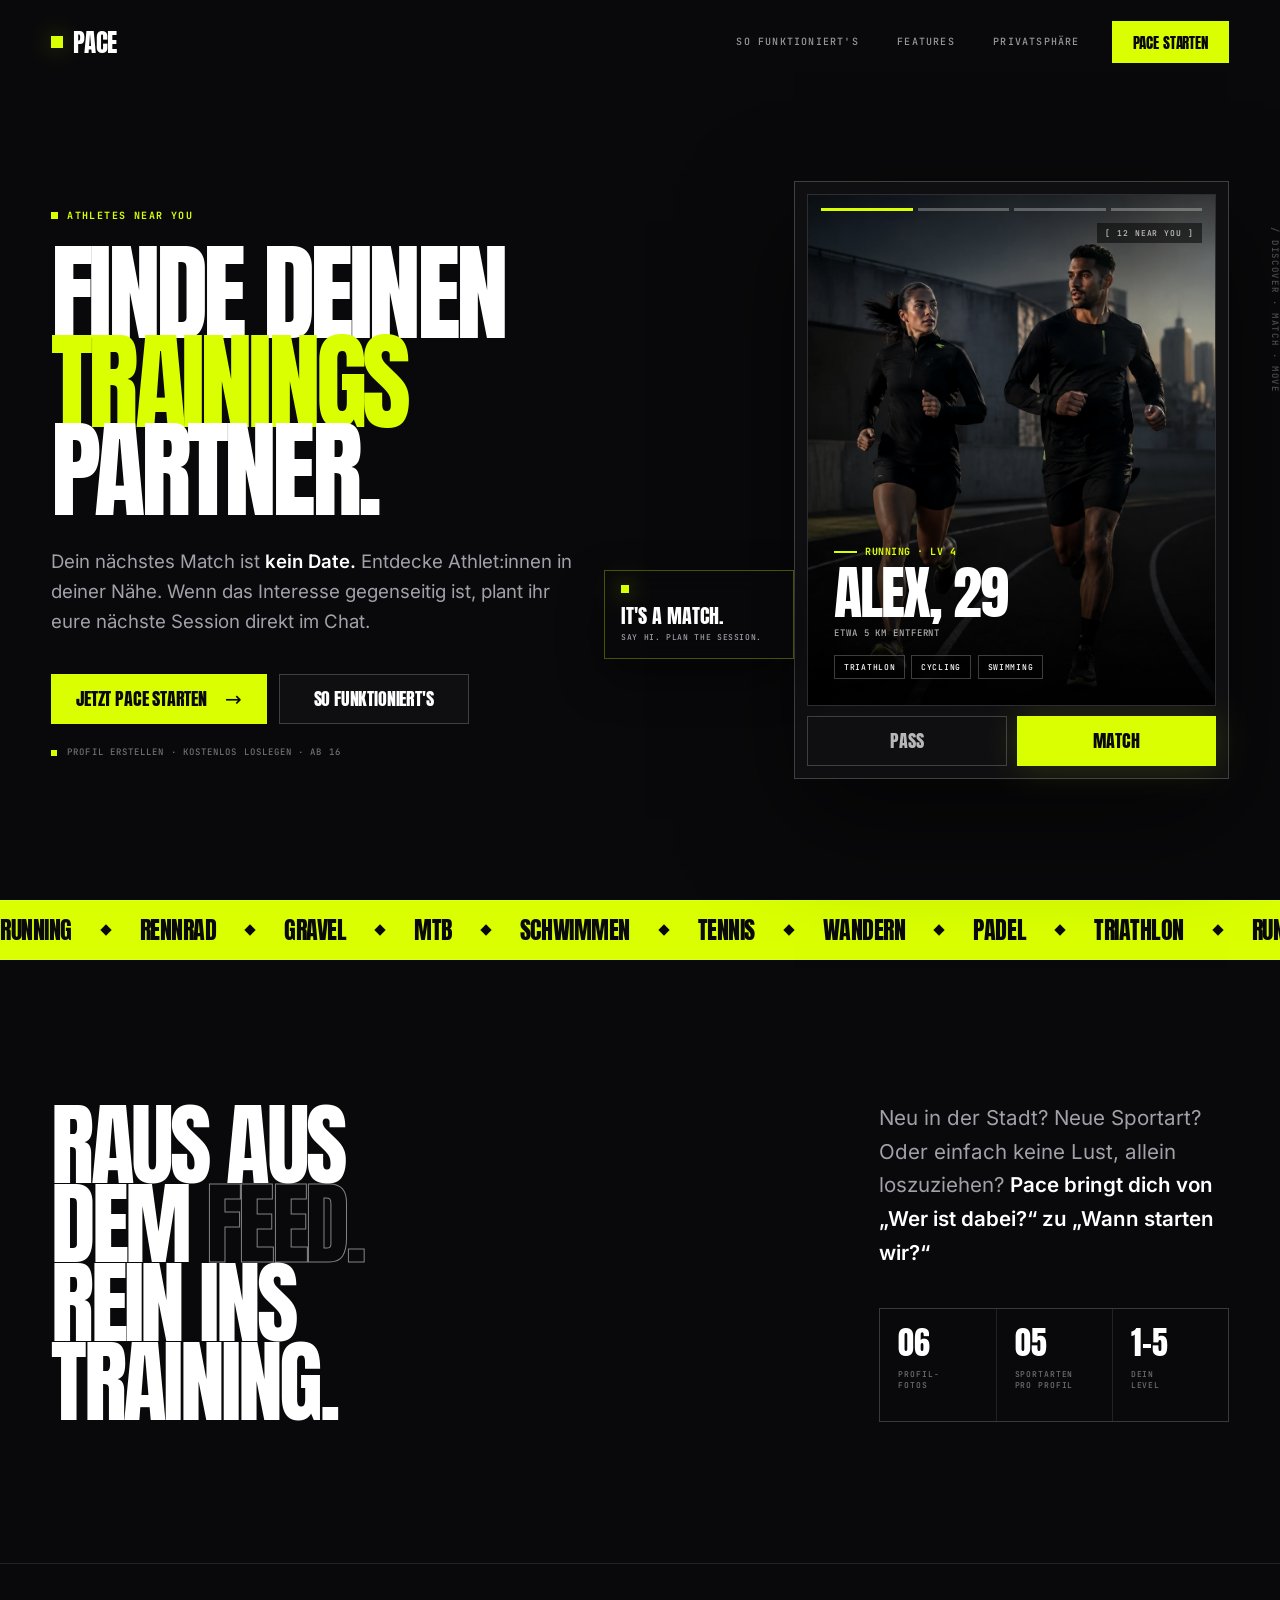
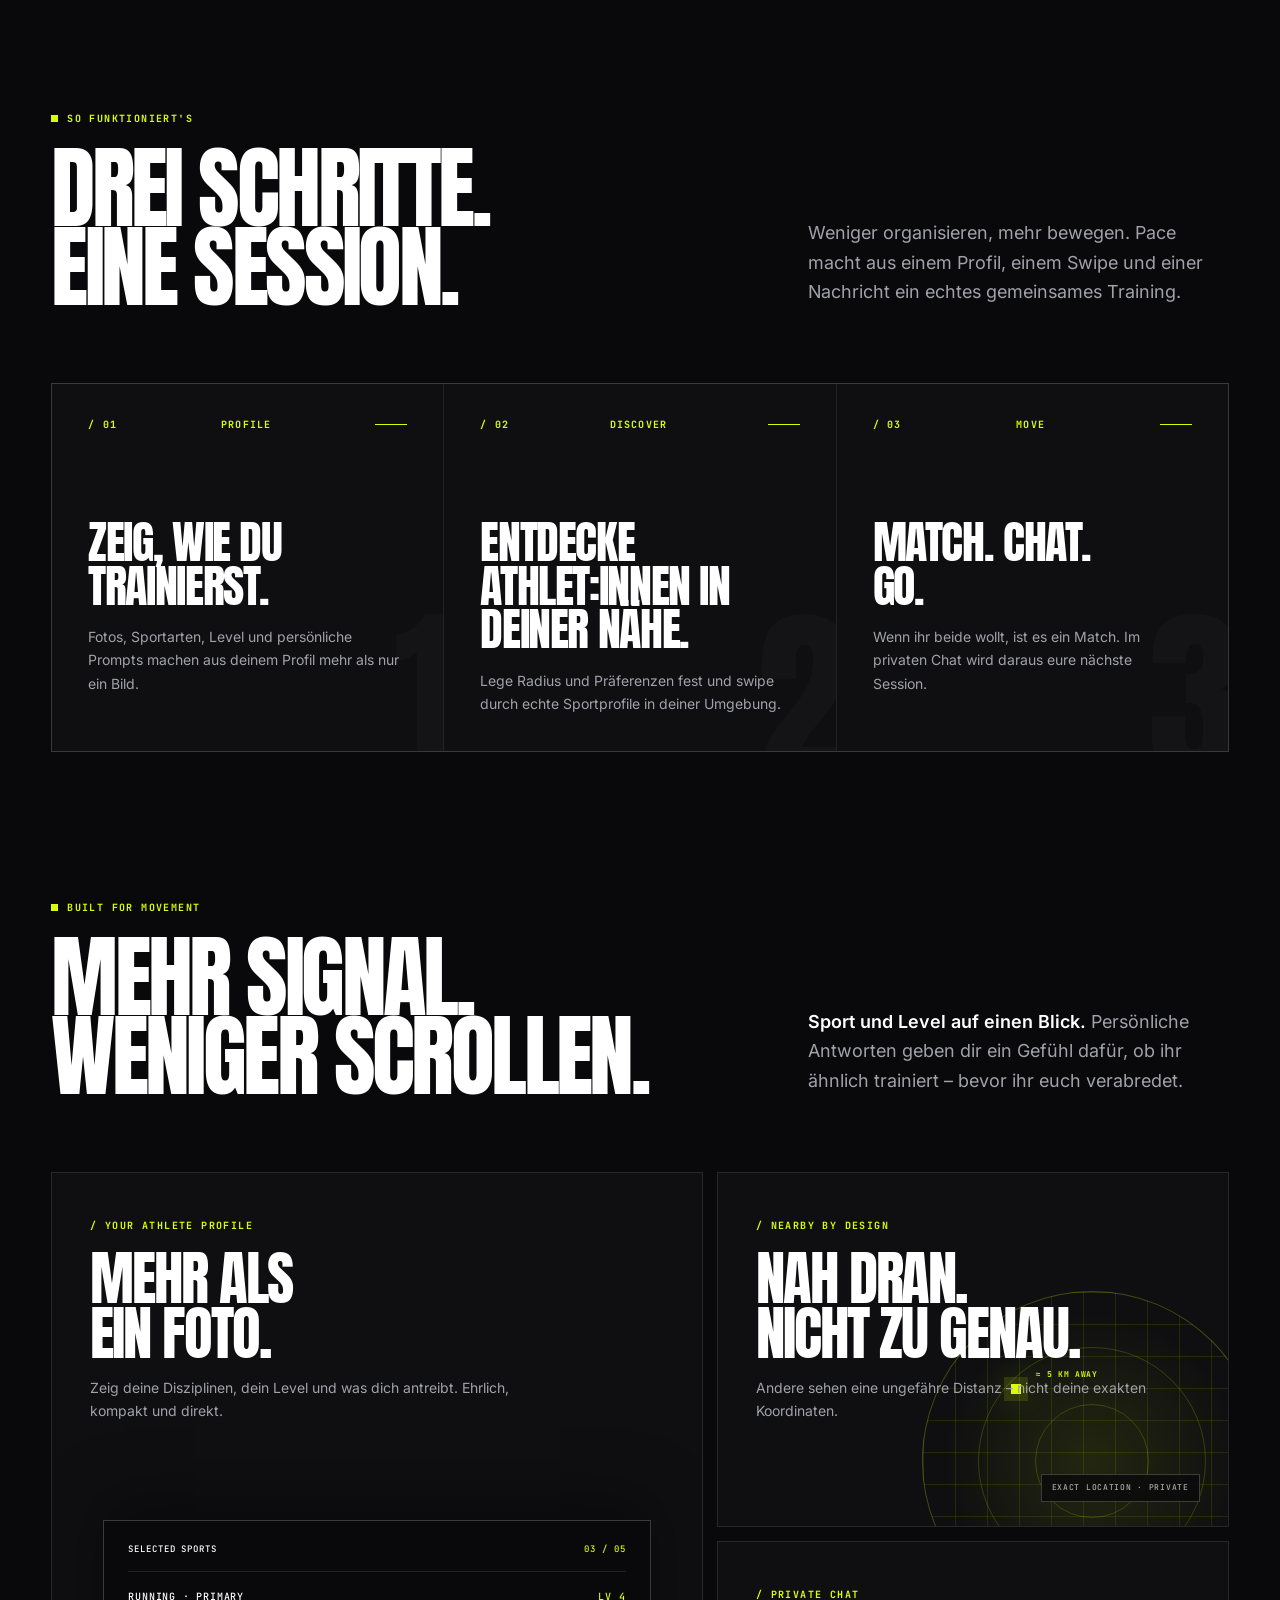
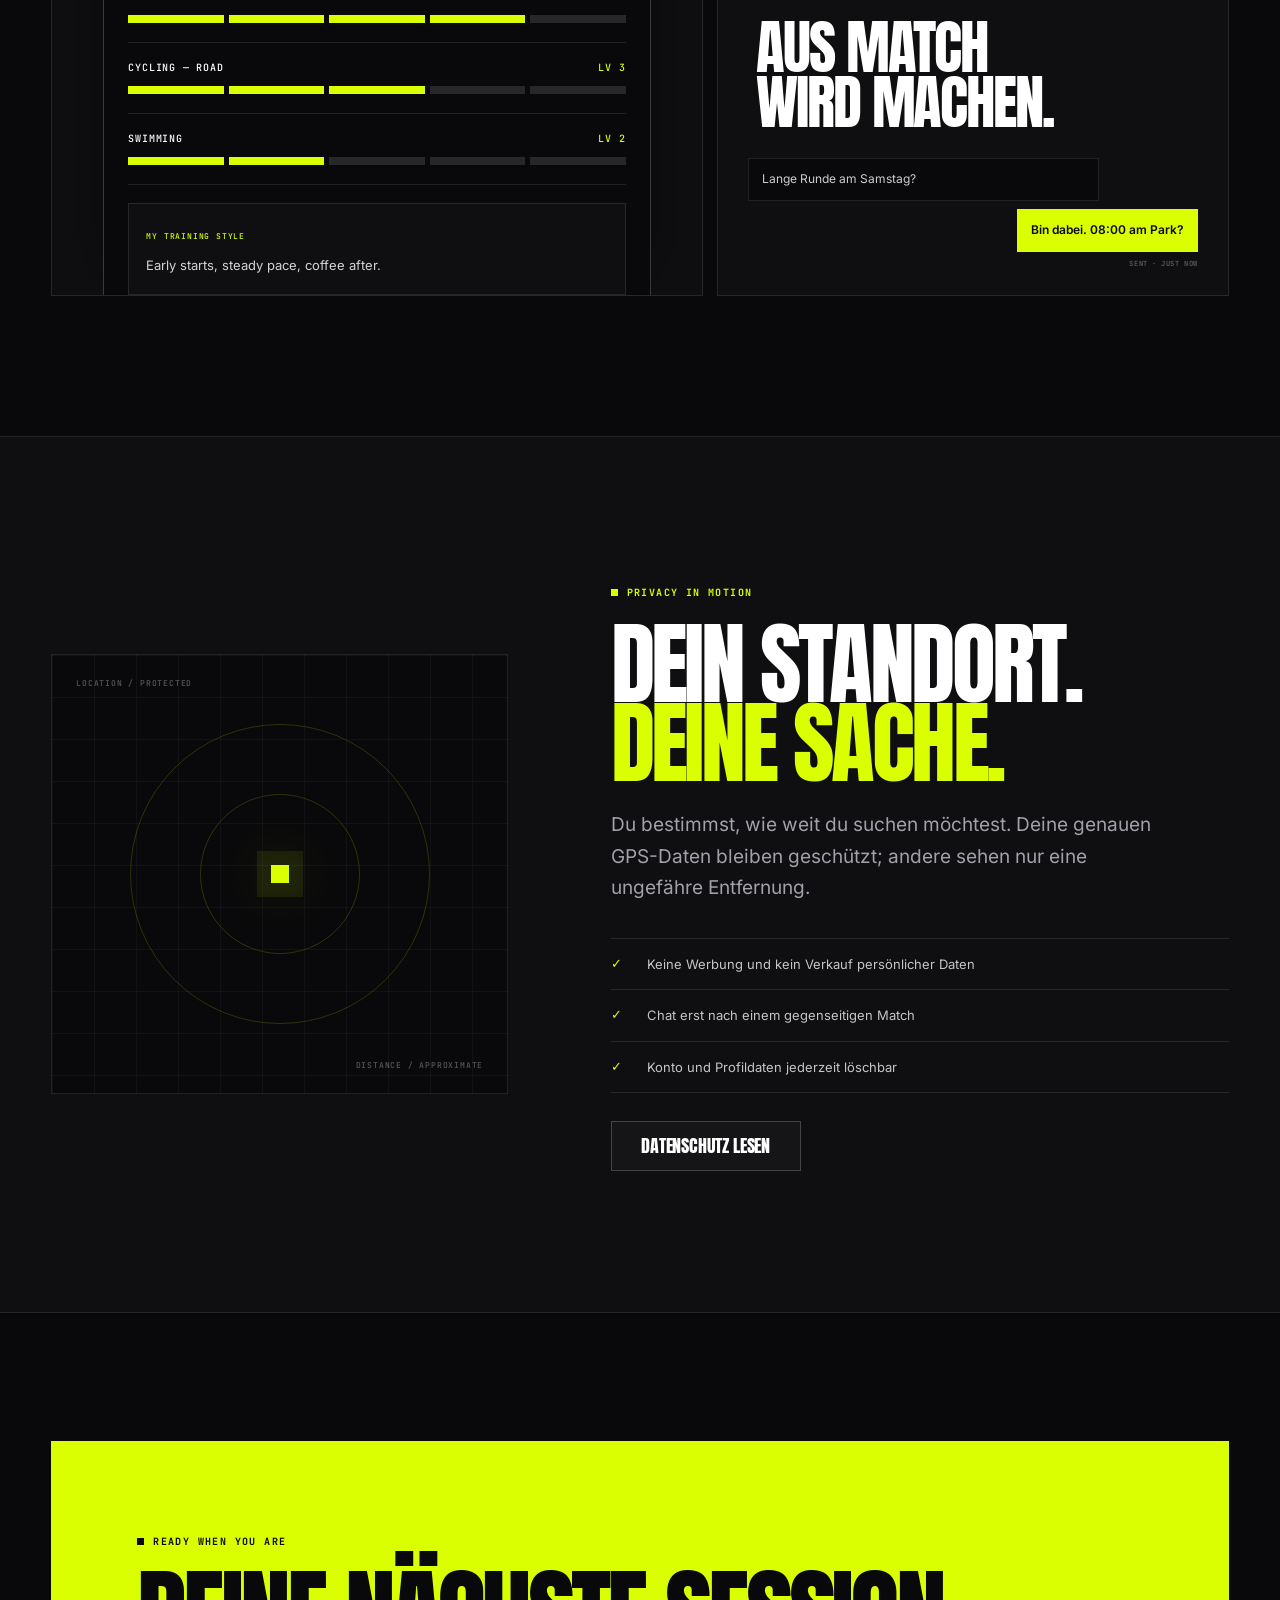
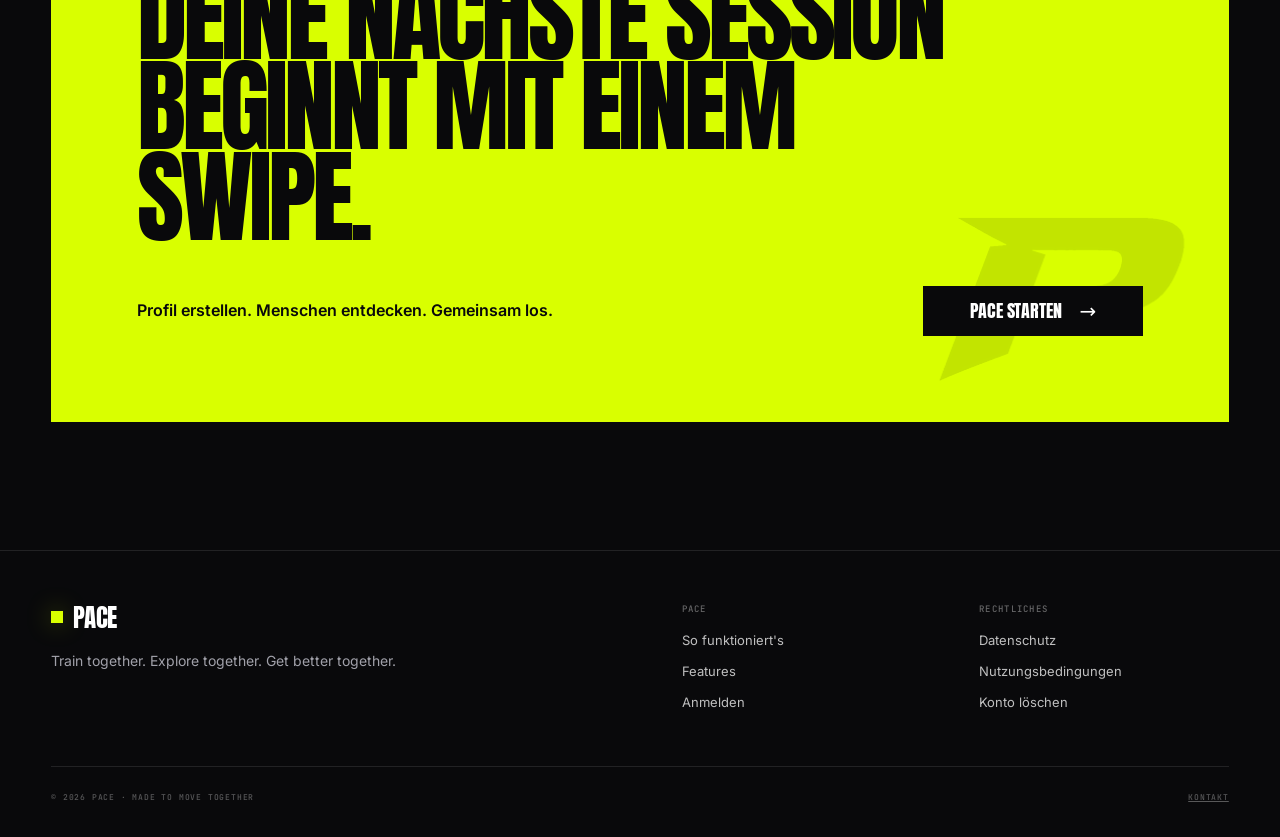
==== index.html @ 8f0ff4f3 "[Misc] added main page" ====
<!DOCTYPE html>
<html lang="de">
<head>
  <meta charset="utf-8">
  <meta name="viewport" content="width=device-width, initial-scale=1, viewport-fit=cover">
  <meta name="theme-color" content="#09090b">
  <meta name="color-scheme" content="dark">
  <meta name="description" content="Finde Trainingspartner:innen in deiner Nähe. Entdecken, matchen, gemeinsam trainieren – mit Pace.">
  <meta property="og:title" content="Pace – Finde deinen Trainingspartner">
  <meta property="og:description" content="Run, ride, swim, hike – together. Pace bringt dich mit Athlet:innen in deiner Nähe zusammen.">
  <meta property="og:type" content="website">
  <meta property="og:url" content="https://whatwouldjoedo.github.io/pace-legal/">
  <meta property="og:image" content="https://whatwouldjoedo.github.io/pace-legal/assets/pace-social.jpg">
  <meta property="og:image:width" content="1200">
  <meta property="og:image:height" content="630">
  <meta property="og:image:alt" content="Zwei Athlet:innen laufen gemeinsam auf einer Bahn">
  <meta name="twitter:card" content="summary_large_image">
  <meta name="twitter:image" content="https://whatwouldjoedo.github.io/pace-legal/assets/pace-social.jpg">
  <title>Pace – Finde deinen Trainingspartner</title>

  <link rel="canonical" href="https://whatwouldjoedo.github.io/pace-legal/">
  <link rel="icon" href="assets/favicon.png" type="image/png">
  <link rel="preload" href="assets/fonts/anton-latin.woff2" as="font" type="font/woff2" crossorigin>
  <link rel="preload" href="assets/pace-runners.webp" as="image" type="image/webp" fetchpriority="high">
  <link rel="stylesheet" href="assets/fonts/fonts.css">
  <script>document.documentElement.classList.add("js");</script>

  <style>
    :root {
      --bg: #09090b;
      --surface: #0f0f12;
      --surface-2: #18181b;
      --fg: #ffffff;
      --muted: #a1a1aa;
      --primary: #d9ff00;
      --primary-soft: rgba(217, 255, 0, 0.14);
      --line: rgba(255, 255, 255, 0.1);
      --line-strong: rgba(255, 255, 255, 0.2);
      --page: 1280px;
      --gutter: clamp(20px, 4vw, 56px);
      --display: "Anton", Impact, sans-serif;
      --sans: "Inter", system-ui, -apple-system, BlinkMacSystemFont, "Segoe UI", sans-serif;
      --mono: "JetBrains Mono", ui-monospace, SFMono-Regular, Consolas, monospace;
      --ease: cubic-bezier(0.8, 0, 0.2, 1);
    }

    *, *::before, *::after { box-sizing: border-box; }

    html {
      scroll-behavior: smooth;
      background: var(--bg);
    }

    body {
      margin: 0;
      overflow-x: hidden;
      background: var(--bg);
      color: var(--fg);
      font-family: var(--sans);
      line-height: 1.55;
      -webkit-font-smoothing: antialiased;
      text-rendering: optimizeLegibility;
    }

    body::before {
      position: fixed;
      inset: 0;
      z-index: -2;
      content: "";
      pointer-events: none;
      background-image:
        linear-gradient(rgba(255, 255, 255, 0.022) 1px, transparent 1px),
        linear-gradient(90deg, rgba(255, 255, 255, 0.022) 1px, transparent 1px);
      background-size: 64px 64px;
      mask-image: linear-gradient(to bottom, black 0%, transparent 85%);
    }

    body.menu-open { overflow: hidden; }

    ::selection {
      background: var(--primary);
      color: var(--bg);
    }

    a { color: inherit; }
    button, a { -webkit-tap-highlight-color: transparent; }
    img { display: block; max-width: 100%; }

    :focus-visible {
      outline: 2px solid var(--primary);
      outline-offset: 4px;
    }

    .skip-link {
      position: fixed;
      top: 12px;
      left: 12px;
      z-index: 100;
      padding: 10px 14px;
      background: var(--primary);
      color: var(--bg);
      font: 700 11px/1 var(--mono);
      letter-spacing: 0.08em;
      text-transform: uppercase;
      transform: translateY(-160%);
      transition: transform 180ms ease;
    }

    .skip-link:focus { transform: translateY(0); }

    .site-header {
      position: fixed;
      top: 0;
      right: 0;
      left: 0;
      z-index: 50;
      padding-top: env(safe-area-inset-top, 0px);
      border-bottom: 1px solid transparent;
      transition: background 220ms ease, border-color 220ms ease;
    }

    .site-header.is-scrolled {
      border-color: var(--line);
      background: rgba(9, 9, 11, 0.86);
      -webkit-backdrop-filter: blur(18px);
      backdrop-filter: blur(18px);
    }

    .nav-wrap {
      width: min(100%, var(--page));
      height: 84px;
      margin: 0 auto;
      padding: 0 var(--gutter);
      display: flex;
      align-items: center;
      justify-content: space-between;
      gap: 32px;
    }

    .brand {
      display: inline-flex;
      align-items: center;
      gap: 10px;
      color: var(--fg);
      font: 400 25px/1 var(--display);
      letter-spacing: -0.03em;
      text-decoration: none;
      text-transform: uppercase;
    }

    .brand-dot {
      width: 12px;
      height: 12px;
      flex: none;
      background: var(--primary);
      box-shadow: 0 0 24px rgba(217, 255, 0, 0.35);
    }

    .desktop-nav {
      display: flex;
      align-items: center;
      gap: clamp(22px, 3vw, 42px);
      margin-left: auto;
    }

    .desktop-nav a {
      position: relative;
      color: rgba(255, 255, 255, 0.58);
      font: 500 10px/1 var(--mono);
      letter-spacing: 0.12em;
      text-decoration: none;
      text-transform: uppercase;
      transition: color 180ms ease;
    }

    .desktop-nav a::after {
      position: absolute;
      right: 0;
      bottom: -8px;
      left: 0;
      height: 1px;
      content: "";
      background: var(--primary);
      transform: scaleX(0);
      transform-origin: right;
      transition: transform 220ms var(--ease);
    }

    .desktop-nav a:hover { color: var(--fg); }
    .desktop-nav a:hover::after { transform: scaleX(1); transform-origin: left; }

    .header-cta,
    .button {
      display: inline-flex;
      min-height: 50px;
      align-items: center;
      justify-content: center;
      gap: 18px;
      border: 1px solid var(--primary);
      background: var(--primary);
      color: var(--bg);
      font: 400 18px/1 var(--display);
      letter-spacing: -0.01em;
      text-decoration: none;
      text-transform: uppercase;
      transition: transform 180ms ease, box-shadow 180ms ease, background 180ms ease, color 180ms ease;
    }

    .header-cta {
      min-height: 42px;
      padding: 0 20px;
      font-size: 15px;
    }

    .header-cta:hover,
    .button-primary:hover {
      transform: translateY(-2px);
      box-shadow: 0 14px 42px rgba(217, 255, 0, 0.2);
    }

    .button {
      min-width: 190px;
      padding: 0 24px;
    }

    .button-arrow {
      font-family: var(--sans);
      font-size: 20px;
      transition: transform 180ms ease;
    }

    .button:hover .button-arrow { transform: translateX(4px); }

    .button-secondary {
      border-color: var(--line-strong);
      background: rgba(255, 255, 255, 0.025);
      color: var(--fg);
    }

    .button-secondary:hover {
      border-color: rgba(255, 255, 255, 0.55);
      background: rgba(255, 255, 255, 0.055);
      transform: translateY(-2px);
    }

    .menu-button {
      display: none;
      width: 44px;
      height: 44px;
      padding: 0;
      place-items: center;
      border: 1px solid var(--line-strong);
      background: transparent;
      color: var(--fg);
      cursor: pointer;
    }

    .menu-lines,
    .menu-lines::before,
    .menu-lines::after {
      display: block;
      width: 17px;
      height: 1px;
      background: currentColor;
      transition: transform 180ms ease, opacity 180ms ease;
    }

    .menu-lines { position: relative; }
    .menu-lines::before, .menu-lines::after { position: absolute; left: 0; content: ""; }
    .menu-lines::before { top: -5px; }
    .menu-lines::after { top: 5px; }
    .menu-button[aria-expanded="true"] .menu-lines { background: transparent; }
    .menu-button[aria-expanded="true"] .menu-lines::before { top: 0; transform: rotate(45deg); }
    .menu-button[aria-expanded="true"] .menu-lines::after { top: 0; transform: rotate(-45deg); }

    .mobile-nav {
      position: fixed;
      top: calc(76px + env(safe-area-inset-top, 0px));
      right: 0;
      bottom: 0;
      left: 0;
      z-index: 45;
      display: none;
      padding:
        28px
        max(var(--gutter), env(safe-area-inset-right, 0px))
        max(32px, env(safe-area-inset-bottom, 0px))
        max(var(--gutter), env(safe-area-inset-left, 0px));
      background: rgba(9, 9, 11, 0.98);
    }

    .mobile-nav.is-open { display: flex; flex-direction: column; }

    .mobile-nav a:not(.button) {
      display: flex;
      align-items: center;
      justify-content: space-between;
      padding: 20px 0;
      border-bottom: 1px solid var(--line);
      font: 400 clamp(30px, 10vw, 48px)/1 var(--display);
      letter-spacing: -0.02em;
      text-decoration: none;
      text-transform: uppercase;
    }

    .mobile-nav a:not(.button)::after {
      content: "↗";
      color: var(--primary);
      font-family: var(--sans);
      font-size: 20px;
    }

    .mobile-nav .button { width: 100%; margin-top: auto; }

    main { overflow: clip; }

    [id] { scroll-margin-top: 92px; }

    .hero {
      position: relative;
      width: min(100%, var(--page));
      min-height: min(920px, 100svh);
      margin: 0 auto;
      padding: calc(136px + env(safe-area-inset-top, 0px)) var(--gutter) 76px;
      display: grid;
      grid-template-columns: minmax(0, 1.2fr) minmax(360px, 0.8fr);
      align-items: center;
      gap: clamp(40px, 7vw, 100px);
    }

    .hero::before {
      position: absolute;
      top: 5%;
      left: -12%;
      z-index: -1;
      width: 650px;
      height: 650px;
      content: "";
      background: radial-gradient(circle, rgba(217, 255, 0, 0.075), transparent 68%);
      filter: blur(8px);
      pointer-events: none;
    }

    .hero-copy { min-width: 0; }

    .eyebrow,
    .section-label,
    .micro-label {
      display: inline-flex;
      align-items: center;
      gap: 9px;
      color: var(--primary);
      font: 700 10px/1.3 var(--mono);
      letter-spacing: 0.14em;
      text-transform: uppercase;
    }

    .eyebrow::before,
    .section-label::before {
      width: 7px;
      height: 7px;
      content: "";
      background: var(--primary);
    }

    .hero-title {
      max-width: 810px;
      margin: 24px 0 0;
      font: 400 clamp(72px, 8.25vw, 126px)/0.84 var(--display);
      letter-spacing: -0.045em;
      text-transform: uppercase;
    }

    .hero-title .accent { color: var(--primary); }

    .hero-lead {
      max-width: 530px;
      margin: 30px 0 0;
      color: var(--muted);
      font-size: clamp(16px, 1.45vw, 19px);
      line-height: 1.62;
    }

    .hero-lead strong { color: var(--fg); font-weight: 600; }

    .hero-actions {
      display: flex;
      flex-wrap: wrap;
      gap: 12px;
      margin-top: 38px;
    }

    .hero-note {
      display: flex;
      align-items: center;
      gap: 10px;
      margin-top: 22px;
      color: rgba(255, 255, 255, 0.42);
      font: 500 9px/1.4 var(--mono);
      letter-spacing: 0.12em;
      text-transform: uppercase;
    }

    .hero-note .pulse {
      width: 6px;
      height: 6px;
      background: var(--primary);
      box-shadow: 0 0 0 0 rgba(217, 255, 0, 0.4);
      animation: pulse 2.1s infinite;
    }

    @keyframes pulse {
      70% { box-shadow: 0 0 0 8px rgba(217, 255, 0, 0); }
      100% { box-shadow: 0 0 0 0 rgba(217, 255, 0, 0); }
    }

    .hero-visual {
      position: relative;
      width: min(100%, 474px);
      justify-self: end;
      transform: perspective(1400px) rotateX(var(--tilt-x, 0deg)) rotateY(var(--tilt-y, 0deg));
      transition: transform 240ms ease-out;
      will-change: transform;
    }

    .visual-index {
      position: absolute;
      top: 46px;
      right: -50px;
      z-index: 5;
      writing-mode: vertical-rl;
      color: rgba(255, 255, 255, 0.28);
      font: 500 9px/1 var(--mono);
      letter-spacing: 0.18em;
      text-transform: uppercase;
    }

    .profile-frame {
      position: relative;
      padding: 12px;
      border: 1px solid var(--line-strong);
      background: var(--surface);
      box-shadow: 0 40px 100px rgba(0, 0, 0, 0.55);
    }

    .profile-card {
      position: relative;
      aspect-ratio: 4 / 5;
      overflow: hidden;
      border: 1px solid var(--line);
      background: #161619;
    }

    .profile-card > img {
      width: 100%;
      height: 100%;
      object-fit: cover;
      object-position: center;
      filter: saturate(0.85) contrast(1.05);
      transition: transform 900ms var(--ease), filter 500ms ease;
    }

    .hero-visual:hover .profile-card > img {
      transform: scale(1.025);
      filter: saturate(1) contrast(1.05);
    }

    .profile-card::before,
    .profile-card::after {
      position: absolute;
      inset: 0;
      z-index: 1;
      content: "";
      pointer-events: none;
    }

    .profile-card::before {
      background: linear-gradient(to top, rgba(0, 0, 0, 0.96) 0%, rgba(0, 0, 0, 0.3) 45%, transparent 72%);
    }

    .profile-card::after {
      background: linear-gradient(to bottom, rgba(0, 0, 0, 0.55), transparent 24%);
    }

    .photo-progress {
      position: absolute;
      top: 13px;
      right: 13px;
      left: 13px;
      z-index: 3;
      display: grid;
      grid-template-columns: repeat(4, 1fr);
      gap: 5px;
    }

    .photo-progress span {
      height: 3px;
      background: rgba(255, 255, 255, 0.28);
    }

    .photo-progress span:first-child { background: var(--primary); }

    .nearby-tag {
      position: absolute;
      top: 28px;
      right: 13px;
      z-index: 3;
      padding: 6px 8px;
      background: rgba(0, 0, 0, 0.52);
      color: rgba(255, 255, 255, 0.72);
      font: 500 8px/1 var(--mono);
      letter-spacing: 0.12em;
      text-transform: uppercase;
      -webkit-backdrop-filter: blur(8px);
      backdrop-filter: blur(8px);
    }

    .profile-copy {
      position: absolute;
      right: 0;
      bottom: 0;
      left: 0;
      z-index: 3;
      padding: 26px;
    }

    .sport-line {
      display: flex;
      align-items: center;
      gap: 8px;
      color: var(--primary);
      font: 700 10px/1 var(--mono);
      letter-spacing: 0.05em;
      text-transform: uppercase;
    }

    .sport-line::before {
      width: 23px;
      height: 2px;
      content: "";
      background: var(--primary);
    }

    .profile-name {
      margin: 9px 0 0;
      font: 400 clamp(42px, 5vw, 58px)/0.92 var(--display);
      letter-spacing: -0.035em;
      text-transform: uppercase;
    }

    .profile-distance {
      margin: 8px 0 0;
      color: rgba(255, 255, 255, 0.68);
      font: 500 9px/1.2 var(--mono);
      letter-spacing: 0.1em;
      text-transform: uppercase;
    }

    .profile-tags {
      display: flex;
      flex-wrap: wrap;
      gap: 6px;
      margin-top: 16px;
      margin-bottom: 0;
      padding: 0;
      list-style: none;
    }

    .profile-tags li {
      padding: 7px 9px;
      border: 1px solid rgba(255, 255, 255, 0.24);
      background: rgba(0, 0, 0, 0.3);
      font: 500 8px/1 var(--mono);
      letter-spacing: 0.09em;
      text-transform: uppercase;
      -webkit-backdrop-filter: blur(6px);
      backdrop-filter: blur(6px);
    }

    .mock-actions {
      display: grid;
      grid-template-columns: 1fr 1fr;
      gap: 10px;
      padding-top: 10px;
    }

    .mock-action {
      padding: 15px 12px;
      border: 1px solid var(--line-strong);
      color: rgba(255, 255, 255, 0.7);
      font: 400 18px/1 var(--display);
      text-align: center;
      text-transform: uppercase;
    }

    .mock-action.match {
      border-color: var(--primary);
      background: var(--primary);
      color: var(--bg);
      box-shadow: 0 0 36px rgba(217, 255, 0, 0.16);
    }

    .floating-card {
      position: absolute;
      bottom: 120px;
      left: -190px;
      z-index: 6;
      width: 190px;
      padding: 14px 16px;
      border: 1px solid rgba(217, 255, 0, 0.3);
      background: rgba(9, 9, 11, 0.88);
      box-shadow: 0 18px 46px rgba(0, 0, 0, 0.46);
      -webkit-backdrop-filter: blur(14px);
      backdrop-filter: blur(14px);
    }

    .floating-card .match-dot {
      width: 8px;
      height: 8px;
      margin-bottom: 13px;
      background: var(--primary);
      box-shadow: 0 0 22px rgba(217, 255, 0, 0.7);
    }

    .floating-card strong {
      display: block;
      font: 400 20px/1 var(--display);
      text-transform: uppercase;
    }

    .floating-card span {
      display: block;
      margin-top: 6px;
      color: var(--muted);
      font: 500 8px/1.4 var(--mono);
      letter-spacing: 0.08em;
      text-transform: uppercase;
    }

    .ticker {
      overflow: hidden;
      border-top: 1px solid var(--line);
      border-bottom: 1px solid var(--line);
      background: var(--primary);
      color: var(--bg);
    }

    .ticker-track {
      display: flex;
      width: max-content;
      animation: ticker 30s linear infinite;
    }

    .ticker-group {
      display: flex;
      align-items: center;
      padding: 17px 0;
      white-space: nowrap;
    }

    .ticker-item {
      display: inline-flex;
      align-items: center;
      font: 400 24px/1 var(--display);
      letter-spacing: -0.02em;
      text-transform: uppercase;
    }

    .ticker-item::after {
      width: 8px;
      height: 8px;
      margin: 0 30px;
      content: "";
      background: var(--bg);
      transform: rotate(45deg);
    }

    @keyframes ticker { to { transform: translateX(-50%); } }

    .section {
      width: min(100%, var(--page));
      margin: 0 auto;
      padding: clamp(88px, 11vw, 148px) var(--gutter);
    }

    .section-header {
      display: grid;
      grid-template-columns: 1fr minmax(280px, 0.62fr);
      gap: clamp(32px, 6vw, 90px);
      align-items: end;
      margin-bottom: clamp(44px, 6vw, 76px);
    }

    .section-heading,
    .statement-title,
    .cta-title {
      margin: 20px 0 0;
      font: 400 clamp(54px, 7vw, 96px)/0.88 var(--display);
      letter-spacing: -0.04em;
      text-transform: uppercase;
    }

    .section-intro {
      margin: 0;
      color: var(--muted);
      font-size: clamp(15px, 1.4vw, 18px);
      line-height: 1.65;
    }

    .section-intro strong { color: var(--fg); font-weight: 600; }

    .statement {
      display: grid;
      grid-template-columns: minmax(0, 1.35fr) minmax(300px, 0.65fr);
      gap: clamp(40px, 8vw, 110px);
      align-items: end;
      border-bottom: 1px solid var(--line);
    }

    .statement-title { margin-top: 0; }

    .statement-title .outline {
      color: transparent;
      -webkit-text-stroke: 1px rgba(255, 255, 255, 0.5);
    }

    .statement-copy p {
      margin: 0;
      color: var(--muted);
      font-size: clamp(17px, 1.6vw, 21px);
      line-height: 1.65;
    }

    .statement-copy p strong { color: var(--fg); font-weight: 600; }

    .fact-grid {
      display: grid;
      grid-template-columns: repeat(3, 1fr);
      gap: 1px;
      margin-top: 38px;
      margin-bottom: 0;
      padding: 0;
      border: 1px solid var(--line);
      background: var(--line);
      list-style: none;
    }

    .fact {
      min-height: 112px;
      padding: 18px;
      background: var(--bg);
    }

    .fact strong {
      display: block;
      font: 400 32px/1 var(--display);
      text-transform: uppercase;
    }

    .fact span {
      display: block;
      margin-top: 10px;
      color: rgba(255, 255, 255, 0.42);
      font: 500 8px/1.4 var(--mono);
      letter-spacing: 0.11em;
      text-transform: uppercase;
    }

    .steps {
      display: grid;
      grid-template-columns: repeat(3, 1fr);
      gap: 1px;
      border: 1px solid var(--line);
      background: var(--line);
    }

    .step {
      position: relative;
      min-height: 350px;
      padding: clamp(24px, 3vw, 36px);
      overflow: hidden;
      background: var(--surface);
      transition: background 220ms ease;
    }

    .step:hover { background: #131316; }

    .step::after {
      position: absolute;
      right: -14px;
      bottom: -42px;
      color: rgba(255, 255, 255, 0.025);
      content: attr(data-step);
      font: 400 190px/1 var(--display);
      pointer-events: none;
    }

    .step-number {
      display: flex;
      align-items: center;
      justify-content: space-between;
      color: var(--primary);
      font: 700 10px/1 var(--mono);
      letter-spacing: 0.12em;
      text-transform: uppercase;
    }

    .step-number::after {
      width: 32px;
      height: 1px;
      content: "";
      background: var(--primary);
    }

    .step h3 {
      position: relative;
      z-index: 1;
      max-width: 250px;
      margin: 90px 0 0;
      font: 400 clamp(34px, 3.6vw, 48px)/0.95 var(--display);
      letter-spacing: -0.03em;
      text-transform: uppercase;
    }

    .step p {
      position: relative;
      z-index: 1;
      max-width: 315px;
      margin: 18px 0 0;
      color: var(--muted);
      font-size: 14px;
      line-height: 1.65;
    }

    .features-section { padding-top: 0; }

    .feature-grid {
      display: grid;
      grid-template-columns: 1.12fr 0.88fr;
      grid-template-areas:
        "profile location"
        "profile chat";
      gap: 14px;
    }

    .feature-card {
      position: relative;
      min-height: 355px;
      overflow: hidden;
      border: 1px solid var(--line);
      background: var(--surface);
    }

    .feature-profile { grid-area: profile; min-height: 724px; }
    .feature-location { grid-area: location; }
    .feature-chat { grid-area: chat; }

    .feature-card-copy {
      position: relative;
      z-index: 4;
      padding: clamp(26px, 3vw, 38px);
    }

    .feature-card h3 {
      margin: 16px 0 0;
      font: 400 clamp(38px, 4.6vw, 62px)/0.92 var(--display);
      letter-spacing: -0.035em;
      text-transform: uppercase;
    }

    .feature-card p {
      max-width: 430px;
      margin: 16px 0 0;
      color: var(--muted);
      font-size: 14px;
      line-height: 1.65;
    }

    .builder-ui {
      position: absolute;
      right: clamp(24px, 4vw, 55px);
      bottom: 0;
      left: clamp(24px, 4vw, 55px);
      z-index: 2;
      padding: 24px 24px 0;
      border: 1px solid var(--line-strong);
      border-bottom: 0;
      background: var(--bg);
      box-shadow: 0 -20px 60px rgba(0, 0, 0, 0.36);
    }

    .builder-header {
      display: flex;
      align-items: center;
      justify-content: space-between;
      padding-bottom: 17px;
      border-bottom: 1px solid var(--line);
      font: 500 9px/1 var(--mono);
      letter-spacing: 0.1em;
      text-transform: uppercase;
    }

    .builder-header span:last-child { color: var(--primary); }

    .sport-row {
      padding: 19px 0;
      border-bottom: 1px solid var(--line);
    }

    .sport-row-top {
      display: flex;
      justify-content: space-between;
      gap: 16px;
      font: 500 10px/1.2 var(--mono);
      letter-spacing: 0.08em;
      text-transform: uppercase;
    }

    .sport-row-top span:last-child { color: var(--primary); }

    .level-bar {
      display: grid;
      grid-template-columns: repeat(5, 1fr);
      gap: 5px;
      margin-top: 12px;
    }

    .level-bar i { height: 8px; background: rgba(255, 255, 255, 0.12); }
    .level-bar i.on { background: var(--primary); }

    .prompt-card {
      margin-top: 18px;
      padding: 17px;
      border: 1px solid var(--line);
      background: rgba(255, 255, 255, 0.025);
    }

    .prompt-card span {
      color: var(--primary);
      font: 500 8px/1 var(--mono);
      letter-spacing: 0.1em;
      text-transform: uppercase;
    }

    .prompt-card p {
      margin: 9px 0 0;
      color: rgba(255, 255, 255, 0.82);
      font-size: 13px;
    }

    .radar {
      position: absolute;
      right: -34px;
      bottom: -105px;
      width: 340px;
      height: 340px;
      border: 1px solid rgba(217, 255, 0, 0.25);
      border-radius: 50%;
      background:
        linear-gradient(rgba(217, 255, 0, 0.1) 1px, transparent 1px),
        linear-gradient(90deg, rgba(217, 255, 0, 0.1) 1px, transparent 1px),
        radial-gradient(circle, rgba(217, 255, 0, 0.1), transparent 64%);
      background-size: 32px 32px, 32px 32px, auto;
    }

    .radar::before,
    .radar::after {
      position: absolute;
      border: 1px solid rgba(217, 255, 0, 0.18);
      border-radius: 50%;
      content: "";
    }

    .radar::before { inset: 55px; }
    .radar::after { inset: 112px; }

    .radar-pin {
      position: absolute;
      top: 92px;
      left: 88px;
      z-index: 2;
      width: 10px;
      height: 10px;
      background: var(--primary);
      box-shadow: 0 0 0 7px rgba(217, 255, 0, 0.13), 0 0 34px rgba(217, 255, 0, 0.7);
    }

    .radar-label {
      position: absolute;
      top: 77px;
      left: 113px;
      color: var(--primary);
      font: 700 8px/1.4 var(--mono);
      letter-spacing: 0.08em;
      text-transform: uppercase;
    }

    .privacy-chip {
      position: absolute;
      right: 28px;
      bottom: 24px;
      z-index: 3;
      padding: 8px 10px;
      border: 1px solid var(--line-strong);
      background: rgba(9, 9, 11, 0.8);
      color: rgba(255, 255, 255, 0.65);
      font: 500 8px/1.2 var(--mono);
      letter-spacing: 0.09em;
      text-transform: uppercase;
      -webkit-backdrop-filter: blur(8px);
      backdrop-filter: blur(8px);
    }

    .chat-ui {
      position: absolute;
      right: 30px;
      bottom: 28px;
      left: 30px;
      z-index: 2;
      display: flex;
      flex-direction: column;
      gap: 8px;
    }

    .chat-bubble {
      max-width: 78%;
      padding: 11px 13px;
      border: 1px solid var(--line);
      background: var(--bg);
      color: rgba(255, 255, 255, 0.8);
      font-size: 12px;
    }

    .chat-bubble.mine {
      align-self: flex-end;
      border-color: rgba(217, 255, 0, 0.42);
      background: var(--primary);
      color: var(--bg);
      font-weight: 600;
    }

    .chat-time {
      align-self: flex-end;
      color: rgba(255, 255, 255, 0.34);
      font: 500 7px/1 var(--mono);
      letter-spacing: 0.08em;
      text-transform: uppercase;
    }

    .privacy-section {
      width: 100%;
      border-top: 1px solid var(--line);
      border-bottom: 1px solid var(--line);
      background: var(--surface);
    }

    .privacy-inner {
      display: grid;
      grid-template-columns: 0.85fr 1.15fr;
      gap: clamp(48px, 8vw, 120px);
      align-items: center;
    }

    .privacy-mark {
      position: relative;
      min-height: 440px;
      display: grid;
      place-items: center;
      overflow: hidden;
      border: 1px solid var(--line);
      background:
        linear-gradient(rgba(255, 255, 255, 0.035) 1px, transparent 1px),
        linear-gradient(90deg, rgba(255, 255, 255, 0.035) 1px, transparent 1px),
        var(--bg);
      background-size: 42px 42px;
    }

    .privacy-mark::before,
    .privacy-mark::after {
      position: absolute;
      border: 1px solid rgba(217, 255, 0, 0.17);
      border-radius: 50%;
      content: "";
    }

    .privacy-mark::before { width: 300px; height: 300px; }
    .privacy-mark::after { width: 160px; height: 160px; }

    .privacy-mark .center-dot {
      position: relative;
      z-index: 2;
      width: 18px;
      height: 18px;
      background: var(--primary);
      box-shadow: 0 0 0 14px rgba(217, 255, 0, 0.08), 0 0 50px rgba(217, 255, 0, 0.45);
    }

    .privacy-mark .coord {
      position: absolute;
      color: rgba(255, 255, 255, 0.32);
      font: 500 8px/1 var(--mono);
      letter-spacing: 0.1em;
      text-transform: uppercase;
    }

    .privacy-mark .coord.top { top: 24px; left: 24px; }
    .privacy-mark .coord.bottom { right: 24px; bottom: 24px; }

    .privacy-copy h2 {
      margin: 22px 0 0;
      font: 400 clamp(55px, 7vw, 94px)/0.88 var(--display);
      letter-spacing: -0.04em;
      text-transform: uppercase;
    }

    .privacy-copy h2 span { color: var(--primary); }

    .privacy-copy > p {
      max-width: 540px;
      margin: 26px 0 0;
      color: var(--muted);
      font-size: clamp(16px, 1.5vw, 19px);
      line-height: 1.68;
    }

    .privacy-copy .privacy-button { margin-top: 28px; }

    .privacy-list {
      display: grid;
      gap: 0;
      margin: 34px 0 0;
      padding: 0;
      list-style: none;
      border-top: 1px solid var(--line);
    }

    .privacy-list li {
      display: grid;
      grid-template-columns: 24px 1fr;
      gap: 12px;
      padding: 15px 0;
      border-bottom: 1px solid var(--line);
      color: rgba(255, 255, 255, 0.76);
      font-size: 13px;
    }

    .privacy-list li::before {
      color: var(--primary);
      content: "✓";
      font-family: var(--mono);
    }

    .final-cta {
      position: relative;
      width: calc(100% - (var(--gutter) * 2));
      max-width: calc(var(--page) - (var(--gutter) * 2));
      margin: clamp(80px, 10vw, 140px) auto;
      padding: clamp(46px, 7vw, 86px);
      overflow: hidden;
      background: var(--primary);
      color: var(--bg);
    }

    .final-cta::after {
      position: absolute;
      right: -42px;
      bottom: -100px;
      width: clamp(260px, 34vw, 480px);
      content: "";
      aspect-ratio: 1;
      background: url("assets/pace-mark.png") center / contain no-repeat;
      filter: brightness(0);
      opacity: 0.1;
      pointer-events: none;
    }

    .final-cta .section-label { color: var(--bg); }
    .final-cta .section-label::before { background: var(--bg); }

    .cta-title {
      position: relative;
      z-index: 2;
      max-width: 900px;
      font-size: clamp(58px, 8vw, 110px);
    }

    .cta-bottom {
      position: relative;
      z-index: 2;
      display: flex;
      align-items: center;
      justify-content: space-between;
      gap: 30px;
      margin-top: 44px;
    }

    .cta-bottom p {
      max-width: 440px;
      margin: 0;
      font-size: 16px;
      font-weight: 600;
    }

    .button-dark {
      min-width: 220px;
      border-color: var(--bg);
      background: var(--bg);
      color: var(--fg);
    }

    .button-dark:hover {
      transform: translateY(-2px);
      box-shadow: 0 16px 38px rgba(0, 0, 0, 0.22);
    }

    .site-footer {
      border-top: 1px solid var(--line);
    }

    .footer-inner {
      width: min(100%, var(--page));
      margin: 0 auto;
      padding: 54px var(--gutter) 34px;
    }

    .footer-main {
      display: grid;
      grid-template-columns: 1.4fr 0.6fr 0.6fr;
      gap: 48px;
      padding-bottom: 54px;
    }

    .footer-tagline {
      max-width: 430px;
      margin: 20px 0 0;
      color: var(--muted);
      font-size: 14px;
    }

    .footer-heading {
      margin: 0 0 16px;
      color: rgba(255, 255, 255, 0.38);
      font: 500 9px/1 var(--mono);
      letter-spacing: 0.14em;
      text-transform: uppercase;
    }

    .footer-links {
      display: grid;
      gap: 11px;
    }

    .footer-links a {
      width: fit-content;
      color: rgba(255, 255, 255, 0.74);
      font-size: 13px;
      text-decoration: none;
      transition: color 160ms ease;
    }

    .footer-links a:hover { color: var(--primary); }

    .footer-bottom {
      display: flex;
      align-items: center;
      justify-content: space-between;
      gap: 20px;
      padding-top: 25px;
      border-top: 1px solid var(--line);
      color: rgba(255, 255, 255, 0.32);
      font: 500 8px/1.4 var(--mono);
      letter-spacing: 0.1em;
      text-transform: uppercase;
    }

    .reveal {
      opacity: 1;
      transform: none;
    }

    .js .reveal {
      opacity: 0;
      transform: translateY(26px);
      transition: opacity 650ms var(--ease), transform 650ms var(--ease);
    }

    .js .reveal.is-visible { opacity: 1; transform: translateY(0); }
    .delay-1 { transition-delay: 90ms; }
    .delay-2 { transition-delay: 180ms; }

    @media (max-width: 1040px) {
      .hero {
        grid-template-columns: minmax(0, 1fr) minmax(330px, 0.72fr);
        gap: 44px;
      }

      .hero-title { font-size: clamp(68px, 8.6vw, 96px); }
      .visual-index { right: -34px; }
      .statement { grid-template-columns: 1fr 0.62fr; }
    }

    @media (max-width: 820px) {
      .desktop-nav, .header-cta { display: none; }
      .js .menu-button { display: grid; }
      .nav-wrap { height: 76px; }

      .hero {
        min-height: 0;
        padding-top: calc(124px + env(safe-area-inset-top, 0px));
        grid-template-columns: 1fr;
        gap: 68px;
      }

      .hero-title { font-size: clamp(72px, 18vw, 112px); }
      .hero-visual { justify-self: center; width: min(90%, 480px); }
      .visual-index { right: -30px; }
      .floating-card { display: none; }

      .section-header,
      .statement,
      .privacy-inner { grid-template-columns: 1fr; }

      .section-header { align-items: start; }
      .section-intro { max-width: 560px; }
      .statement-copy { max-width: 590px; }
      .steps { grid-template-columns: 1fr; }
      .step { min-height: 300px; }
      .step h3 { margin-top: 62px; }

      .feature-grid {
        grid-template-columns: 1fr;
        grid-template-areas: "profile" "location" "chat";
      }

      .privacy-inner { gap: 54px; }
      .privacy-mark { min-height: 360px; }
      .footer-main { grid-template-columns: 1.2fr 0.8fr; }
      .footer-brand { grid-column: 1 / -1; }
    }

    @media (max-width: 560px) {
      :root { --gutter: 20px; }
      body::before { background-size: 48px 48px; }
      .brand { font-size: 23px; }

      .hero { padding-top: calc(112px + env(safe-area-inset-top, 0px)); padding-bottom: 58px; gap: 54px; }
      .eyebrow, .section-label { font-size: 9px; }
      .hero-title { margin-top: 20px; font-size: clamp(54px, 18vw, 82px); }
      .hero-lead { margin-top: 24px; font-size: 15px; }
      .hero-actions { display: grid; grid-template-columns: 1fr; margin-top: 30px; }
      .button { width: 100%; min-height: 54px; }
      .hero-note { font-size: 8px; }
      .hero-visual { width: calc(100% - 18px); }
      .visual-index { display: none; }
      .profile-frame { padding: 8px; }
      .profile-copy { padding: 21px; }
      .profile-name { font-size: 42px; }
      .profile-tags li:last-child { display: none; }
      .mock-action { padding: 14px 10px; font-size: 17px; }

      .ticker-item { font-size: 20px; }
      .ticker-item::after { margin: 0 22px; }
      .section { padding-top: 82px; padding-bottom: 82px; }
      .section-header { margin-bottom: 38px; }
      .section-heading, .statement-title { font-size: clamp(52px, 16.5vw, 74px); }
      .statement { padding-top: 90px; }
      .fact-grid { grid-template-columns: 1fr; }
      .fact { min-height: 0; display: flex; align-items: center; justify-content: space-between; gap: 20px; }
      .fact span { margin: 0; text-align: right; }
      .step { min-height: 280px; padding: 24px; }
      .step h3 { margin-top: 52px; }

      .feature-profile { min-height: 660px; }
      .feature-card:not(.feature-profile) { min-height: 380px; }
      .feature-card-copy { padding: 25px; }
      .feature-card h3 { font-size: 43px; }
      .builder-ui { right: 20px; left: 20px; padding: 20px 18px 0; }
      .radar { right: -85px; }

      .privacy-mark { min-height: 310px; }
      .privacy-mark::before { width: 250px; height: 250px; }
      .privacy-mark::after { width: 130px; height: 130px; }
      .privacy-copy h2 { font-size: clamp(54px, 17vw, 74px); }

      .final-cta {
        width: calc(100% - 24px);
        margin-top: 74px;
        margin-bottom: 74px;
        padding: 38px 24px;
      }

      .cta-title { font-size: clamp(52px, 16vw, 72px); }
      .cta-bottom { flex-direction: column; align-items: stretch; margin-top: 32px; }
      .cta-bottom p { font-size: 14px; }

      .footer-main { grid-template-columns: 1fr 1fr; gap: 40px 26px; }
      .footer-bottom { align-items: flex-start; flex-direction: column; }
    }

    @media (prefers-reduced-motion: reduce) {
      html { scroll-behavior: auto; }
      *, *::before, *::after {
        animation-duration: 0.01ms !important;
        animation-iteration-count: 1 !important;
        scroll-behavior: auto !important;
        transition-duration: 0.01ms !important;
      }
      .js .reveal { opacity: 1; transform: none; }
      .ticker-track { transform: none; }
    }
  </style>
</head>
<body>
  <a class="skip-link" href="#main">Zum Inhalt springen</a>

  <header class="site-header" id="site-header">
    <div class="nav-wrap">
      <a class="brand" href="index.html" aria-label="Pace Startseite">
        <span class="brand-dot" aria-hidden="true"></span>
        <span>Pace</span>
      </a>

      <nav class="desktop-nav" aria-label="Hauptnavigation">
        <a href="#so-funktionierts">So funktioniert's</a>
        <a href="#features">Features</a>
        <a href="#privacy">Privatsphäre</a>
      </nav>

      <a class="header-cta" href="https://pace-sports.lovable.app/auth?mode=signup">Pace starten</a>

      <button class="menu-button" type="button" aria-expanded="false" aria-controls="mobile-nav" aria-label="Menü öffnen">
        <span class="menu-lines" aria-hidden="true"></span>
      </button>
    </div>
  </header>

  <nav class="mobile-nav" id="mobile-nav" aria-label="Mobile Navigation" hidden inert>
    <a href="#so-funktionierts">So funktioniert's</a>
    <a href="#features">Features</a>
    <a href="#privacy">Privatsphäre</a>
    <a href="privacy.html">Datenschutz</a>
    <a class="button button-primary" href="https://pace-sports.lovable.app/auth?mode=signup">
      Pace starten <span class="button-arrow" aria-hidden="true">→</span>
    </a>
  </nav>

  <main id="main">
    <section class="hero" aria-labelledby="hero-title">
      <div class="hero-copy reveal is-visible">
        <span class="eyebrow">Athletes near you</span>
        <h1 class="hero-title" id="hero-title">
          Finde deinen<br>
          <span class="accent">Trainings</span><br>
          Partner.
        </h1>
        <p class="hero-lead">
          Dein nächstes Match ist <strong>kein Date.</strong> Entdecke Athlet:innen in deiner Nähe. Wenn das Interesse gegenseitig ist, plant ihr eure nächste Session direkt im Chat.
        </p>
        <div class="hero-actions">
          <a class="button button-primary" href="https://pace-sports.lovable.app/auth?mode=signup">
            Jetzt Pace starten <span class="button-arrow" aria-hidden="true">→</span>
          </a>
          <a class="button button-secondary" href="#so-funktionierts">So funktioniert's</a>
        </div>
        <div class="hero-note">
          <span class="pulse" aria-hidden="true"></span>
          Profil erstellen · kostenlos loslegen · ab 16
        </div>
      </div>

      <div class="hero-visual reveal delay-1 is-visible" id="hero-visual">
        <span class="visual-index" aria-hidden="true">/ Discover · Match · Move</span>
        <div class="profile-frame">
          <div class="profile-card">
            <img src="assets/pace-runners.webp" width="1000" height="1250" alt="Zwei Athlet:innen laufen gemeinsam auf einer Bahn" fetchpriority="high">
            <div class="photo-progress" aria-hidden="true"><span></span><span></span><span></span><span></span></div>
            <span class="nearby-tag">[ 12 near you ]</span>
            <div class="profile-copy">
              <div class="sport-line">Running · Lv 4</div>
              <p class="profile-name">Alex, 29</p>
              <p class="profile-distance">Etwa 5 km entfernt</p>
              <ul class="profile-tags">
                <li>Triathlon</li><li>Cycling</li><li>Swimming</li>
              </ul>
            </div>
          </div>
          <div class="mock-actions" aria-hidden="true">
            <div class="mock-action">Pass</div>
            <div class="mock-action match">Match</div>
          </div>
        </div>
        <div class="floating-card" aria-hidden="true">
          <div class="match-dot"></div>
          <strong>It's a match.</strong>
          <span>Say hi. Plan the session.</span>
        </div>
      </div>
    </section>

    <section class="ticker" aria-label="Sportarten bei Pace">
      <div class="ticker-track">
        <div class="ticker-group">
          <span class="ticker-item">Running</span><span class="ticker-item">Rennrad</span><span class="ticker-item">Gravel</span><span class="ticker-item">MTB</span><span class="ticker-item">Schwimmen</span><span class="ticker-item">Tennis</span><span class="ticker-item">Wandern</span><span class="ticker-item">Padel</span><span class="ticker-item">Triathlon</span>
        </div>
        <div class="ticker-group" aria-hidden="true">
          <span class="ticker-item">Running</span><span class="ticker-item">Rennrad</span><span class="ticker-item">Gravel</span><span class="ticker-item">MTB</span><span class="ticker-item">Schwimmen</span><span class="ticker-item">Tennis</span><span class="ticker-item">Wandern</span><span class="ticker-item">Padel</span><span class="ticker-item">Triathlon</span>
        </div>
      </div>
    </section>

    <section class="section statement" aria-labelledby="statement-title">
      <h2 class="statement-title reveal" id="statement-title">
        Raus aus<br>
        dem <span class="outline">Feed.</span><br>
        Rein ins<br>
        Training.
      </h2>
      <div class="statement-copy reveal delay-1">
        <p>
          Neu in der Stadt? Neue Sportart? Oder einfach keine Lust, allein loszuziehen? <strong>Pace bringt dich von „Wer ist dabei?“ zu „Wann starten wir?“</strong>
        </p>
        <ul class="fact-grid">
          <li class="fact"><strong>06</strong><span>Profil-<br>fotos</span></li>
          <li class="fact"><strong>05</strong><span>Sportarten<br>pro Profil</span></li>
          <li class="fact"><strong>1–5</strong><span>Dein<br>Level</span></li>
        </ul>
      </div>
    </section>

    <section class="section" id="so-funktionierts" aria-labelledby="steps-title">
      <div class="section-header">
        <div class="reveal">
          <span class="section-label">So funktioniert's</span>
          <h2 class="section-heading" id="steps-title">Drei Schritte.<br>Eine Session.</h2>
        </div>
        <p class="section-intro reveal delay-1">
          Weniger organisieren, mehr bewegen. Pace macht aus einem Profil, einem Swipe und einer Nachricht ein echtes gemeinsames Training.
        </p>
      </div>

      <div class="steps">
        <article class="step reveal" data-step="1">
          <div class="step-number"><span>/ 01</span><span>Profile</span></div>
          <h3>Zeig, wie du trainierst.</h3>
          <p>Fotos, Sportarten, Level und persönliche Prompts machen aus deinem Profil mehr als nur ein Bild.</p>
        </article>
        <article class="step reveal delay-1" data-step="2">
          <div class="step-number"><span>/ 02</span><span>Discover</span></div>
          <h3>Entdecke Athlet:innen in deiner Nähe.</h3>
          <p>Lege Radius und Präferenzen fest und swipe durch echte Sportprofile in deiner Umgebung.</p>
        </article>
        <article class="step reveal delay-2" data-step="3">
          <div class="step-number"><span>/ 03</span><span>Move</span></div>
          <h3>Match. Chat. Go.</h3>
          <p>Wenn ihr beide wollt, ist es ein Match. Im privaten Chat wird daraus eure nächste Session.</p>
        </article>
      </div>
    </section>

    <section class="section features-section" id="features" aria-labelledby="features-title">
      <div class="section-header">
        <div class="reveal">
          <span class="section-label">Built for movement</span>
          <h2 class="section-heading" id="features-title">Mehr Signal.<br>Weniger Scrollen.</h2>
        </div>
        <p class="section-intro reveal delay-1">
          <strong>Sport und Level auf einen Blick.</strong> Persönliche Antworten geben dir ein Gefühl dafür, ob ihr ähnlich trainiert – bevor ihr euch verabredet.
        </p>
      </div>

      <div class="feature-grid">
        <article class="feature-card feature-profile reveal">
          <div class="feature-card-copy">
            <span class="micro-label">/ Your athlete profile</span>
            <h3>Mehr als<br>ein Foto.</h3>
            <p>Zeig deine Disziplinen, dein Level und was dich antreibt. Ehrlich, kompakt und direkt.</p>
          </div>
          <div class="builder-ui" aria-hidden="true">
            <div class="builder-header"><span>Selected sports</span><span>03 / 05</span></div>
            <div class="sport-row">
              <div class="sport-row-top"><span>Running · Primary</span><span>Lv 4</span></div>
              <div class="level-bar"><i class="on"></i><i class="on"></i><i class="on"></i><i class="on"></i><i></i></div>
            </div>
            <div class="sport-row">
              <div class="sport-row-top"><span>Cycling — Road</span><span>Lv 3</span></div>
              <div class="level-bar"><i class="on"></i><i class="on"></i><i class="on"></i><i></i><i></i></div>
            </div>
            <div class="sport-row">
              <div class="sport-row-top"><span>Swimming</span><span>Lv 2</span></div>
              <div class="level-bar"><i class="on"></i><i class="on"></i><i></i><i></i><i></i></div>
            </div>
            <div class="prompt-card">
              <span>My training style</span>
              <p>Early starts, steady pace, coffee after.</p>
            </div>
          </div>
        </article>

        <article class="feature-card feature-location reveal delay-1">
          <div class="feature-card-copy">
            <span class="micro-label">/ Nearby by design</span>
            <h3>Nah dran.<br>Nicht zu genau.</h3>
            <p>Andere sehen eine ungefähre Distanz – nicht deine exakten Koordinaten.</p>
          </div>
          <div class="radar" aria-hidden="true">
            <span class="radar-pin"></span>
            <span class="radar-label">≈ 5 km away</span>
          </div>
          <span class="privacy-chip" aria-hidden="true">Exact location · private</span>
        </article>

        <article class="feature-card feature-chat reveal delay-1">
          <div class="feature-card-copy">
            <span class="micro-label">/ Private chat</span>
            <h3>Aus Match<br>wird Machen.</h3>
          </div>
          <div class="chat-ui" aria-hidden="true">
            <div class="chat-bubble">Lange Runde am Samstag?</div>
            <div class="chat-bubble mine">Bin dabei. 08:00 am Park?</div>
            <span class="chat-time">Sent · just now</span>
          </div>
        </article>
      </div>
    </section>

    <section class="privacy-section" id="privacy" aria-labelledby="privacy-title">
      <div class="section privacy-inner">
        <div class="privacy-mark reveal" aria-hidden="true">
          <span class="coord top">Location / protected</span>
          <span class="center-dot"></span>
          <span class="coord bottom">Distance / approximate</span>
        </div>
        <div class="privacy-copy reveal delay-1">
          <span class="section-label">Privacy in motion</span>
          <h2 id="privacy-title">Dein Standort.<br><span>Deine Sache.</span></h2>
          <p>Du bestimmst, wie weit du suchen möchtest. Deine genauen GPS-Daten bleiben geschützt; andere sehen nur eine ungefähre Entfernung.</p>
          <ul class="privacy-list">
            <li>Keine Werbung und kein Verkauf persönlicher Daten</li>
            <li>Chat erst nach einem gegenseitigen Match</li>
            <li>Konto und Profildaten jederzeit löschbar</li>
          </ul>
          <a class="button button-secondary privacy-button" href="privacy.html">Datenschutz lesen</a>
        </div>
      </div>
    </section>

    <section class="final-cta reveal" aria-labelledby="cta-title">
      <span class="section-label">Ready when you are</span>
      <h2 class="cta-title" id="cta-title">Deine nächste Session beginnt mit einem Swipe.</h2>
      <div class="cta-bottom">
        <p>Profil erstellen. Menschen entdecken. Gemeinsam los.</p>
        <a class="button button-dark" href="https://pace-sports.lovable.app/auth?mode=signup">
          Pace starten <span class="button-arrow" aria-hidden="true">→</span>
        </a>
      </div>
    </section>
  </main>

  <footer class="site-footer">
    <div class="footer-inner">
      <div class="footer-main">
        <div class="footer-brand">
          <a class="brand" href="index.html" aria-label="Pace Startseite">
            <span class="brand-dot" aria-hidden="true"></span>
            <span>Pace</span>
          </a>
          <p class="footer-tagline">Train together. Explore together. Get better together.</p>
        </div>

        <div>
          <p class="footer-heading">Pace</p>
          <div class="footer-links">
            <a href="#so-funktionierts">So funktioniert's</a>
            <a href="#features">Features</a>
            <a href="https://pace-sports.lovable.app/auth?mode=signin">Anmelden</a>
          </div>
        </div>

        <div>
          <p class="footer-heading">Rechtliches</p>
          <div class="footer-links">
            <a href="privacy.html">Datenschutz</a>
            <a href="terms.html">Nutzungsbedingungen</a>
            <a href="delete-account.html">Konto löschen</a>
          </div>
        </div>
      </div>

      <div class="footer-bottom">
        <span>© <span id="year">2026</span> Pace · Made to move together</span>
        <a href="mailto:ramppjohannes@gmail.com">Kontakt</a>
      </div>
    </div>
  </footer>

  <script>
    (() => {
      const header = document.getElementById("site-header");
      const menuButton = document.querySelector(".menu-button");
      const mobileNav = document.getElementById("mobile-nav");
      const reducedMotion = window.matchMedia("(prefers-reduced-motion: reduce)");

      const updateHeader = () => header.classList.toggle("is-scrolled", window.scrollY > 16);
      updateHeader();
      window.addEventListener("scroll", updateHeader, { passive: true });

      const setMenu = (open, restoreFocus = true) => {
        menuButton.setAttribute("aria-expanded", String(open));
        menuButton.setAttribute("aria-label", open ? "Menü schließen" : "Menü öffnen");
        mobileNav.classList.toggle("is-open", open);
        mobileNav.hidden = !open;
        mobileNav.inert = !open;
        document.body.classList.toggle("menu-open", open);

        if (open) {
          requestAnimationFrame(() => mobileNav.querySelector("a")?.focus());
        } else if (mobileNav.contains(document.activeElement)) {
          (restoreFocus ? menuButton : header.querySelector(".brand")).focus();
        }
      };

      menuButton.addEventListener("click", () => setMenu(menuButton.getAttribute("aria-expanded") !== "true"));
      mobileNav.querySelectorAll("a").forEach((link) => link.addEventListener("click", () => setMenu(false)));
      document.addEventListener("keydown", (event) => {
        if (event.key === "Escape") setMenu(false);
      });
      window.addEventListener("resize", () => {
        if (window.innerWidth > 820) setMenu(false, false);
      }, { passive: true });

      const revealItems = document.querySelectorAll(".reveal:not(.is-visible)");
      if (reducedMotion.matches || !("IntersectionObserver" in window)) {
        revealItems.forEach((item) => item.classList.add("is-visible"));
      } else {
        const observer = new IntersectionObserver((entries) => {
          entries.forEach((entry) => {
            if (!entry.isIntersecting) return;
            entry.target.classList.add("is-visible");
            observer.unobserve(entry.target);
          });
        }, { threshold: 0.12, rootMargin: "0px 0px -40px" });
        revealItems.forEach((item) => observer.observe(item));
      }

      const visual = document.getElementById("hero-visual");
      if (!reducedMotion.matches && window.matchMedia("(pointer: fine)").matches) {
        visual.addEventListener("pointermove", (event) => {
          const rect = visual.getBoundingClientRect();
          const x = (event.clientX - rect.left) / rect.width - 0.5;
          const y = (event.clientY - rect.top) / rect.height - 0.5;
          visual.style.setProperty("--tilt-x", `${-y * 3}deg`);
          visual.style.setProperty("--tilt-y", `${x * 4}deg`);
        });
        visual.addEventListener("pointerleave", () => {
          visual.style.setProperty("--tilt-x", "0deg");
          visual.style.setProperty("--tilt-y", "0deg");
        });
      }

      document.getElementById("year").textContent = new Date().getFullYear();
    })();
  </script>
</body>
</html>
---- assets/fonts/fonts.css ----
/* Self-hosted Google Fonts. Licenses are included beside the font files. */
@font-face {
  font-family: "Anton";
  font-style: normal;
  font-weight: 400;
  font-display: swap;
  src: url("anton-latin.woff2") format("woff2");
  unicode-range: U+0000-00FF, U+0131, U+0152-0153, U+02BB-02BC, U+02C6, U+02DA, U+02DC, U+0304, U+0308, U+0329, U+2000-206F, U+20AC, U+2122, U+2191, U+2193, U+2212, U+2215, U+FEFF, U+FFFD;
}

@font-face {
  font-family: "Inter";
  font-style: normal;
  font-weight: 400 700;
  font-display: swap;
  src: url("inter-latin.woff2") format("woff2");
  unicode-range: U+0000-00FF, U+0131, U+0152-0153, U+02BB-02BC, U+02C6, U+02DA, U+02DC, U+0304, U+0308, U+0329, U+2000-206F, U+20AC, U+2122, U+2191, U+2193, U+2212, U+2215, U+FEFF, U+FFFD;
}

@font-face {
  font-family: "JetBrains Mono";
  font-style: normal;
  font-weight: 400 700;
  font-display: swap;
  src: url("jetbrains-mono-latin.woff2") format("woff2");
  unicode-range: U+0000-00FF, U+0131, U+0152-0153, U+02BB-02BC, U+02C6, U+02DA, U+02DC, U+0304, U+0308, U+0329, U+2000-206F, U+20AC, U+2122, U+2191, U+2193, U+2212, U+2215, U+FEFF, U+FFFD;
}
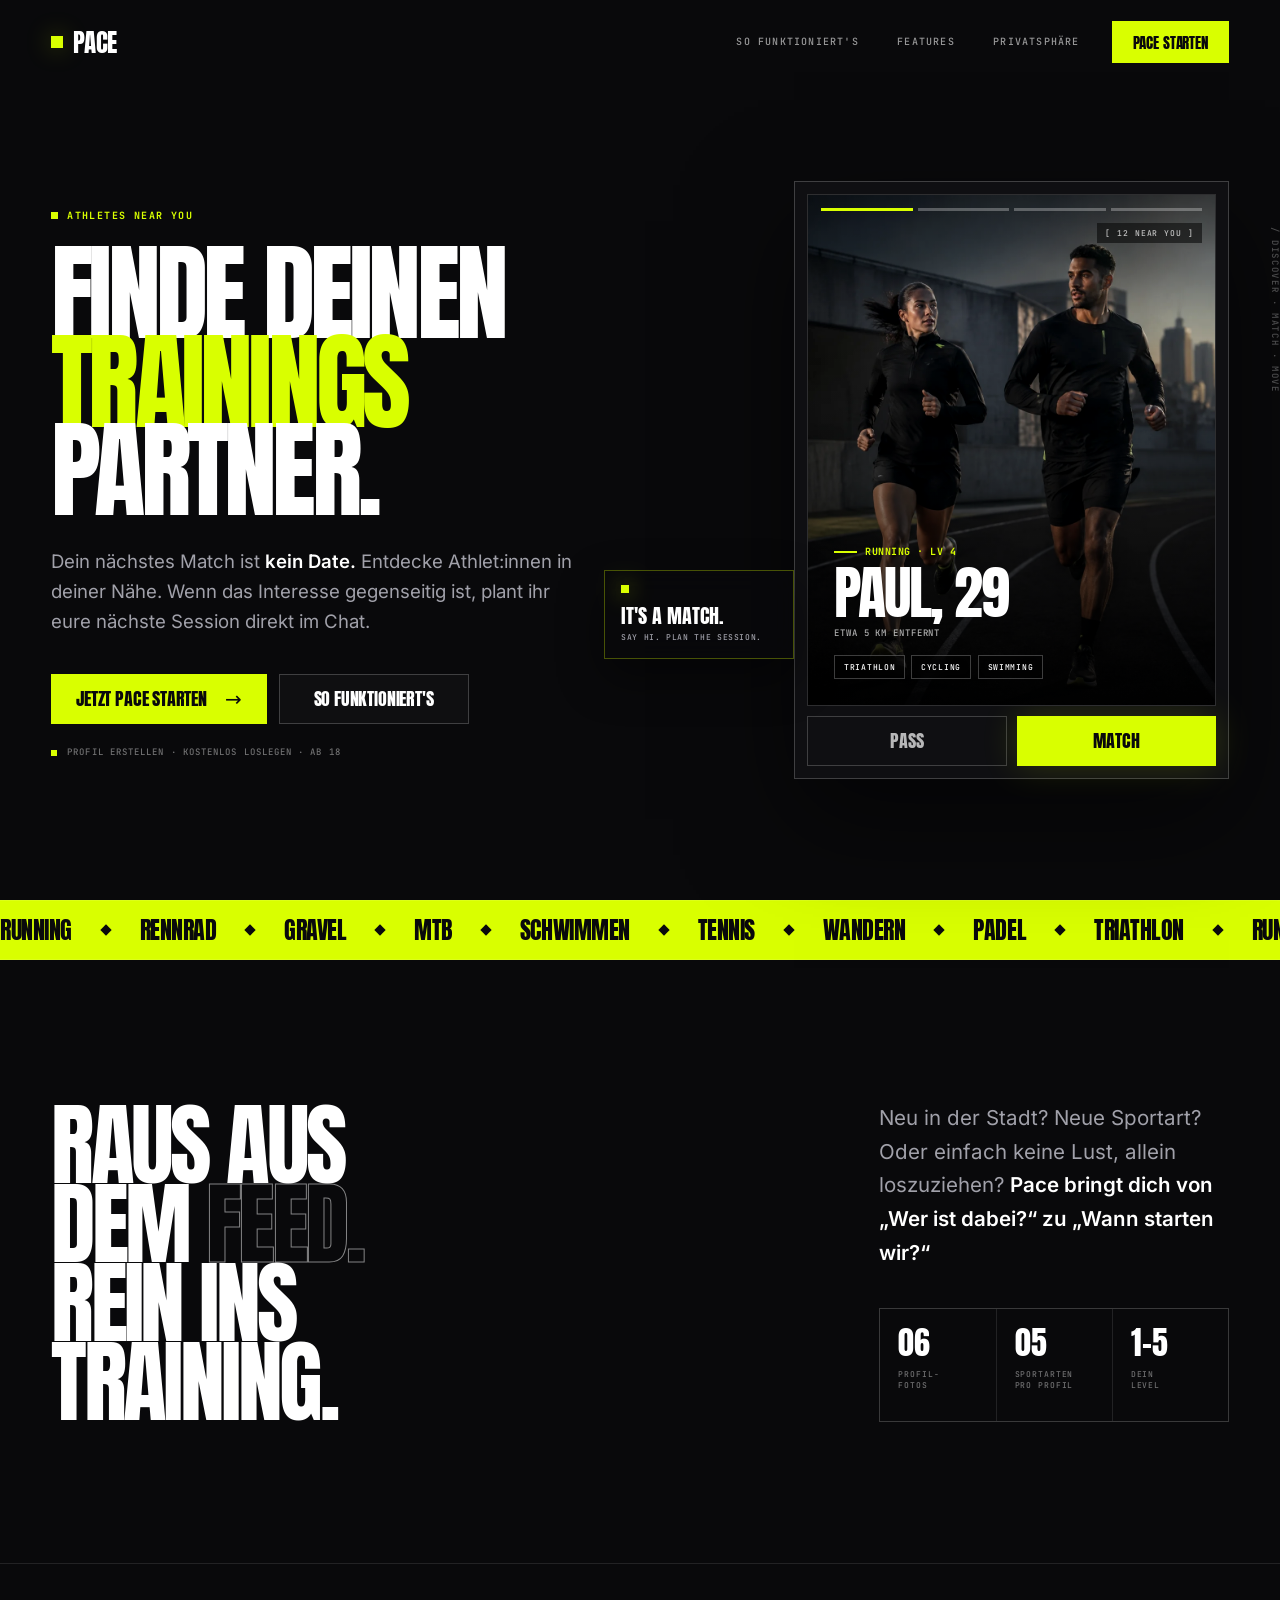
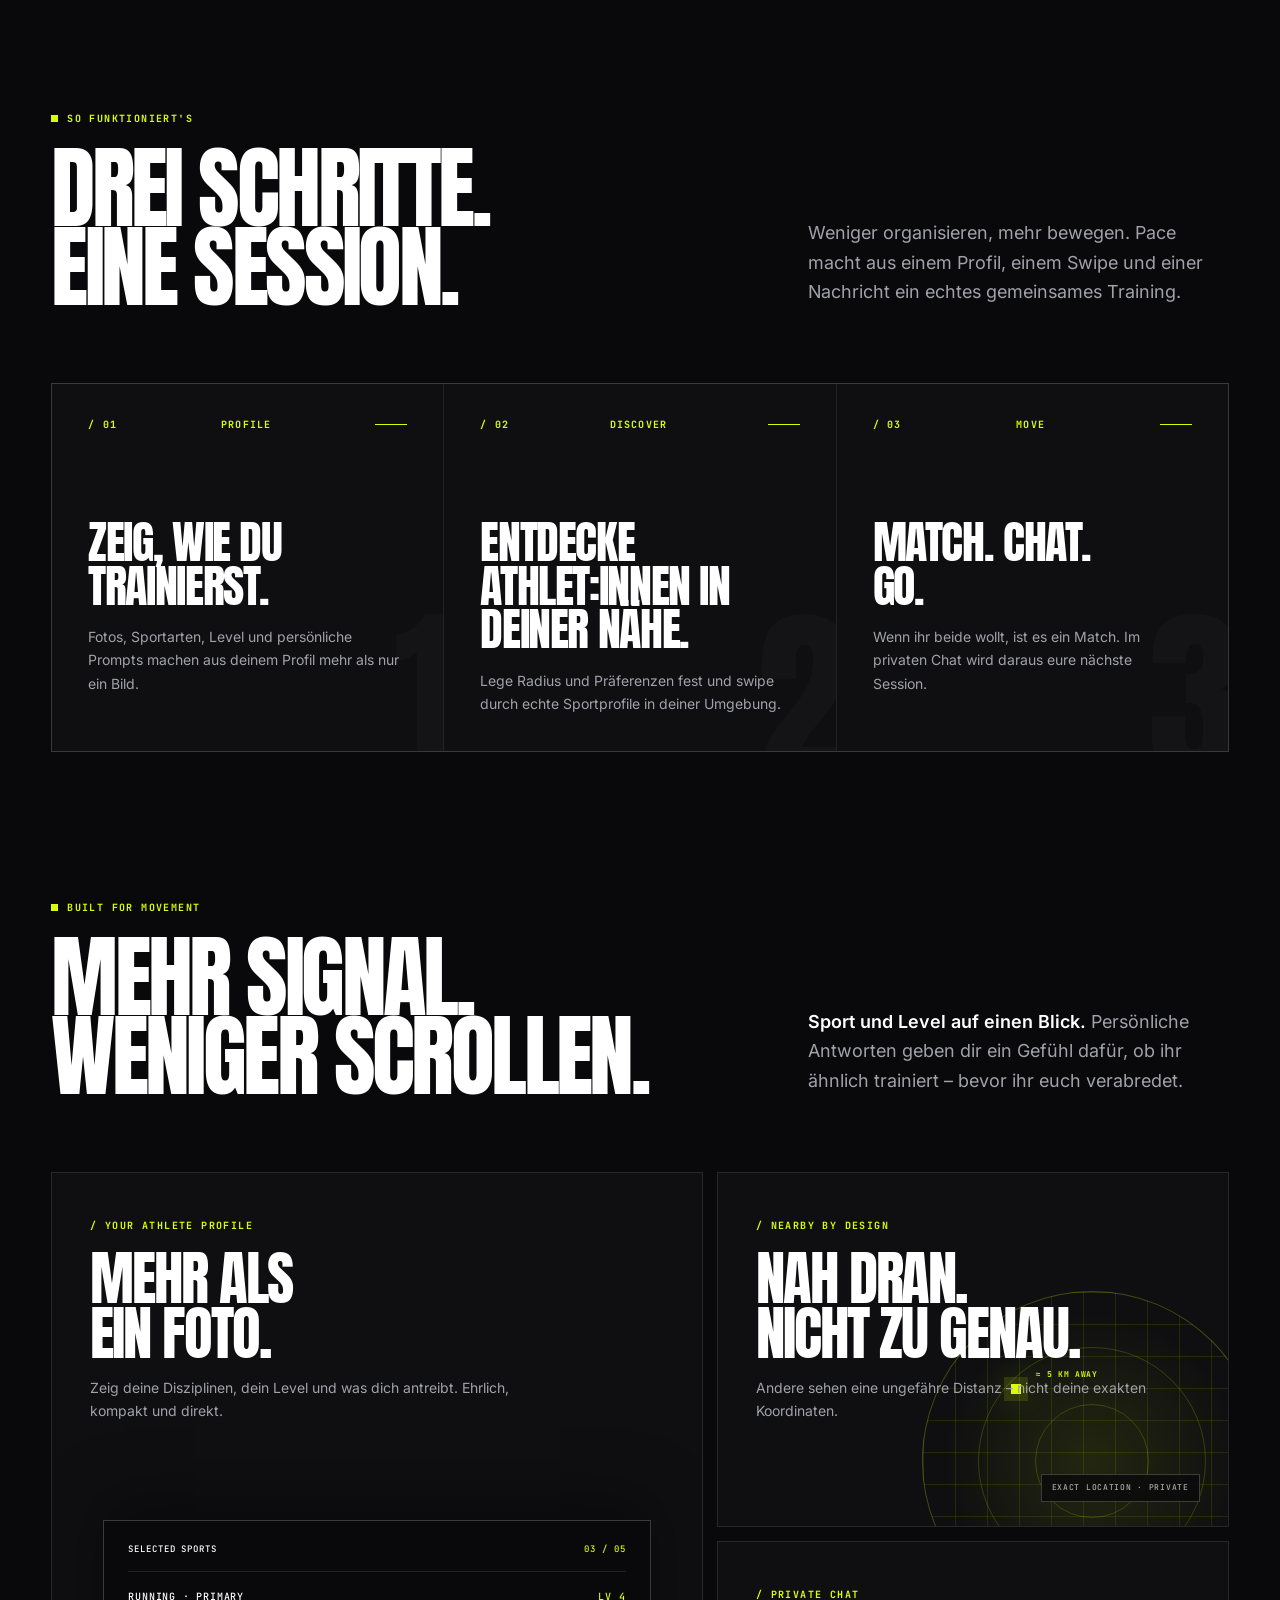
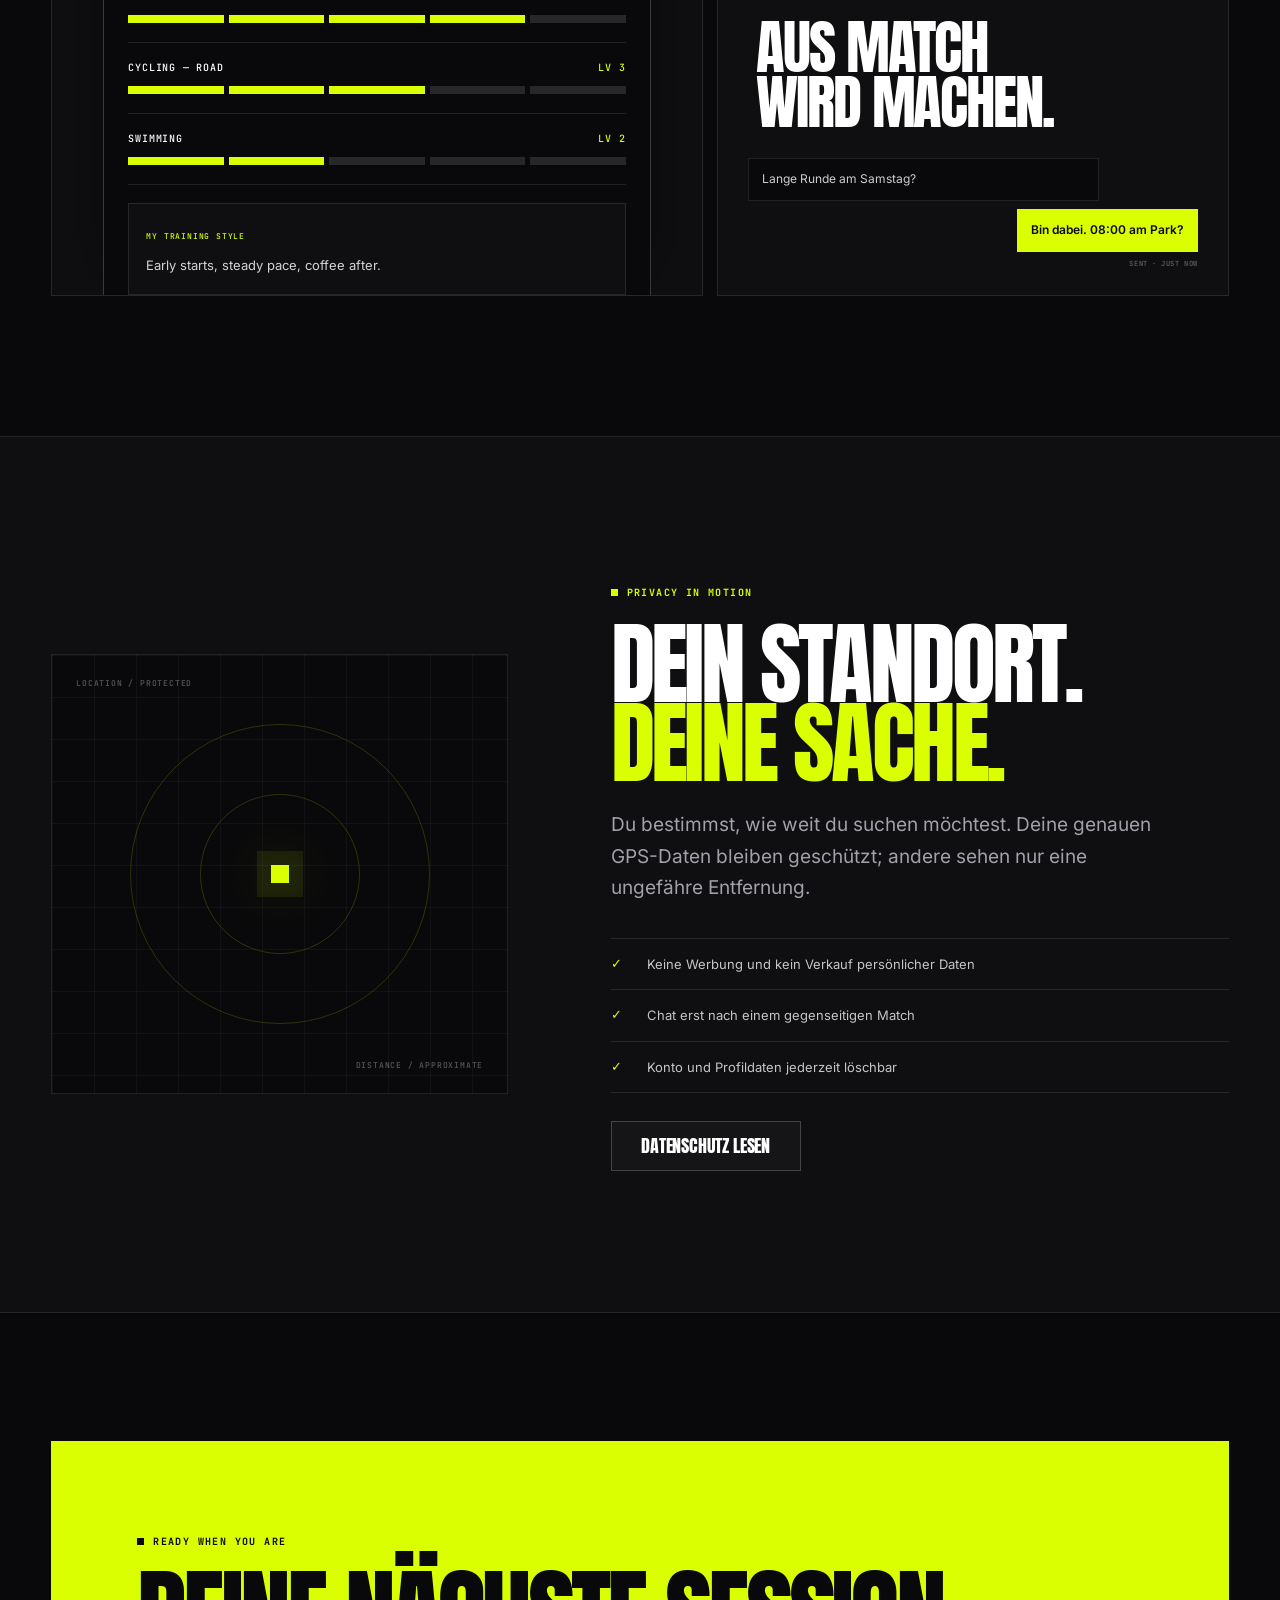
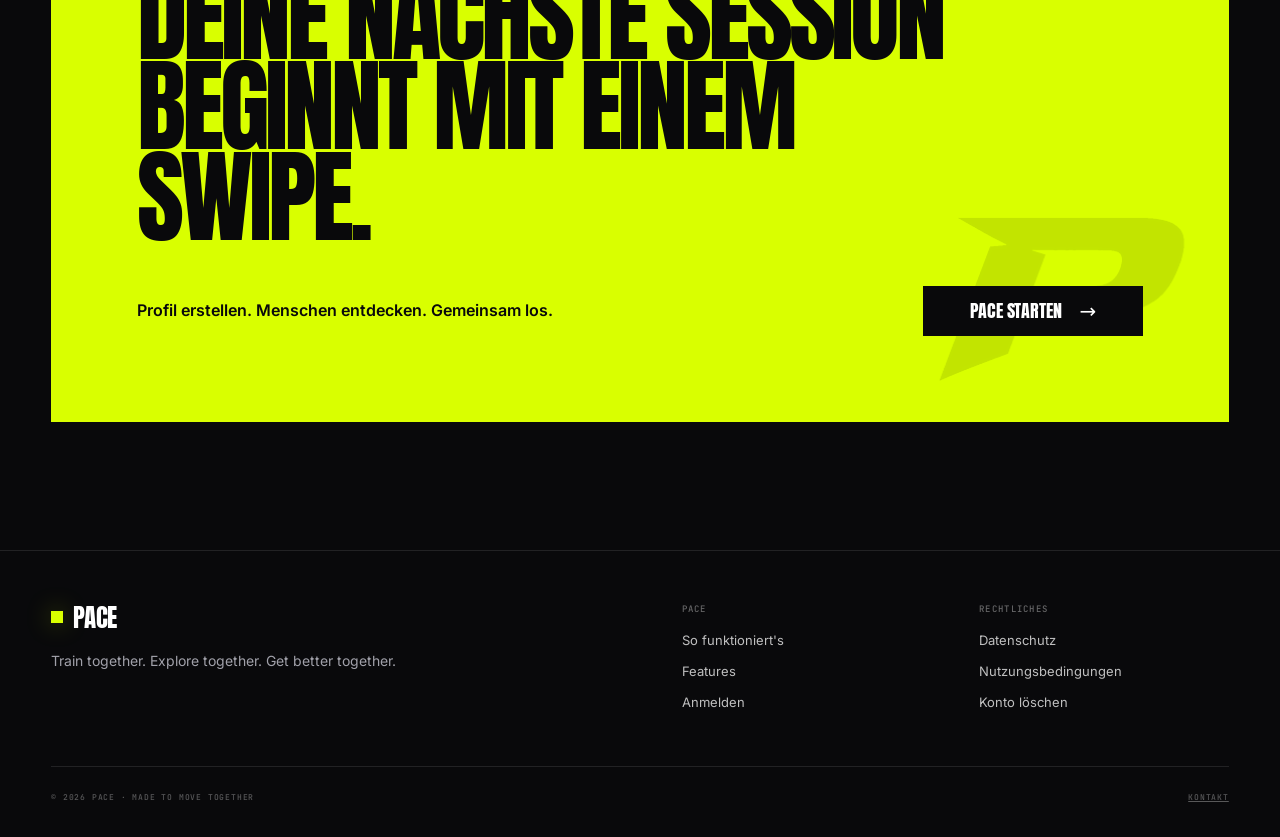
==== commit 47f06f1c: "[Misc] small naming adjustments" ====
--- a/index.html
+++ b/index.html
@@ -1464,7 +1464,7 @@
         </div>
         <div class="hero-note">
           <span class="pulse" aria-hidden="true"></span>
-          Profil erstellen · kostenlos loslegen · ab 16
+          Profil erstellen · kostenlos loslegen · ab 18
         </div>
       </div>
 
@@ -1477,7 +1477,7 @@
             <span class="nearby-tag">[ 12 near you ]</span>
             <div class="profile-copy">
               <div class="sport-line">Running · Lv 4</div>
-              <p class="profile-name">Alex, 29</p>
+              <p class="profile-name">Paul, 29</p>
               <p class="profile-distance">Etwa 5 km entfernt</p>
               <ul class="profile-tags">
                 <li>Triathlon</li><li>Cycling</li><li>Swimming</li>
